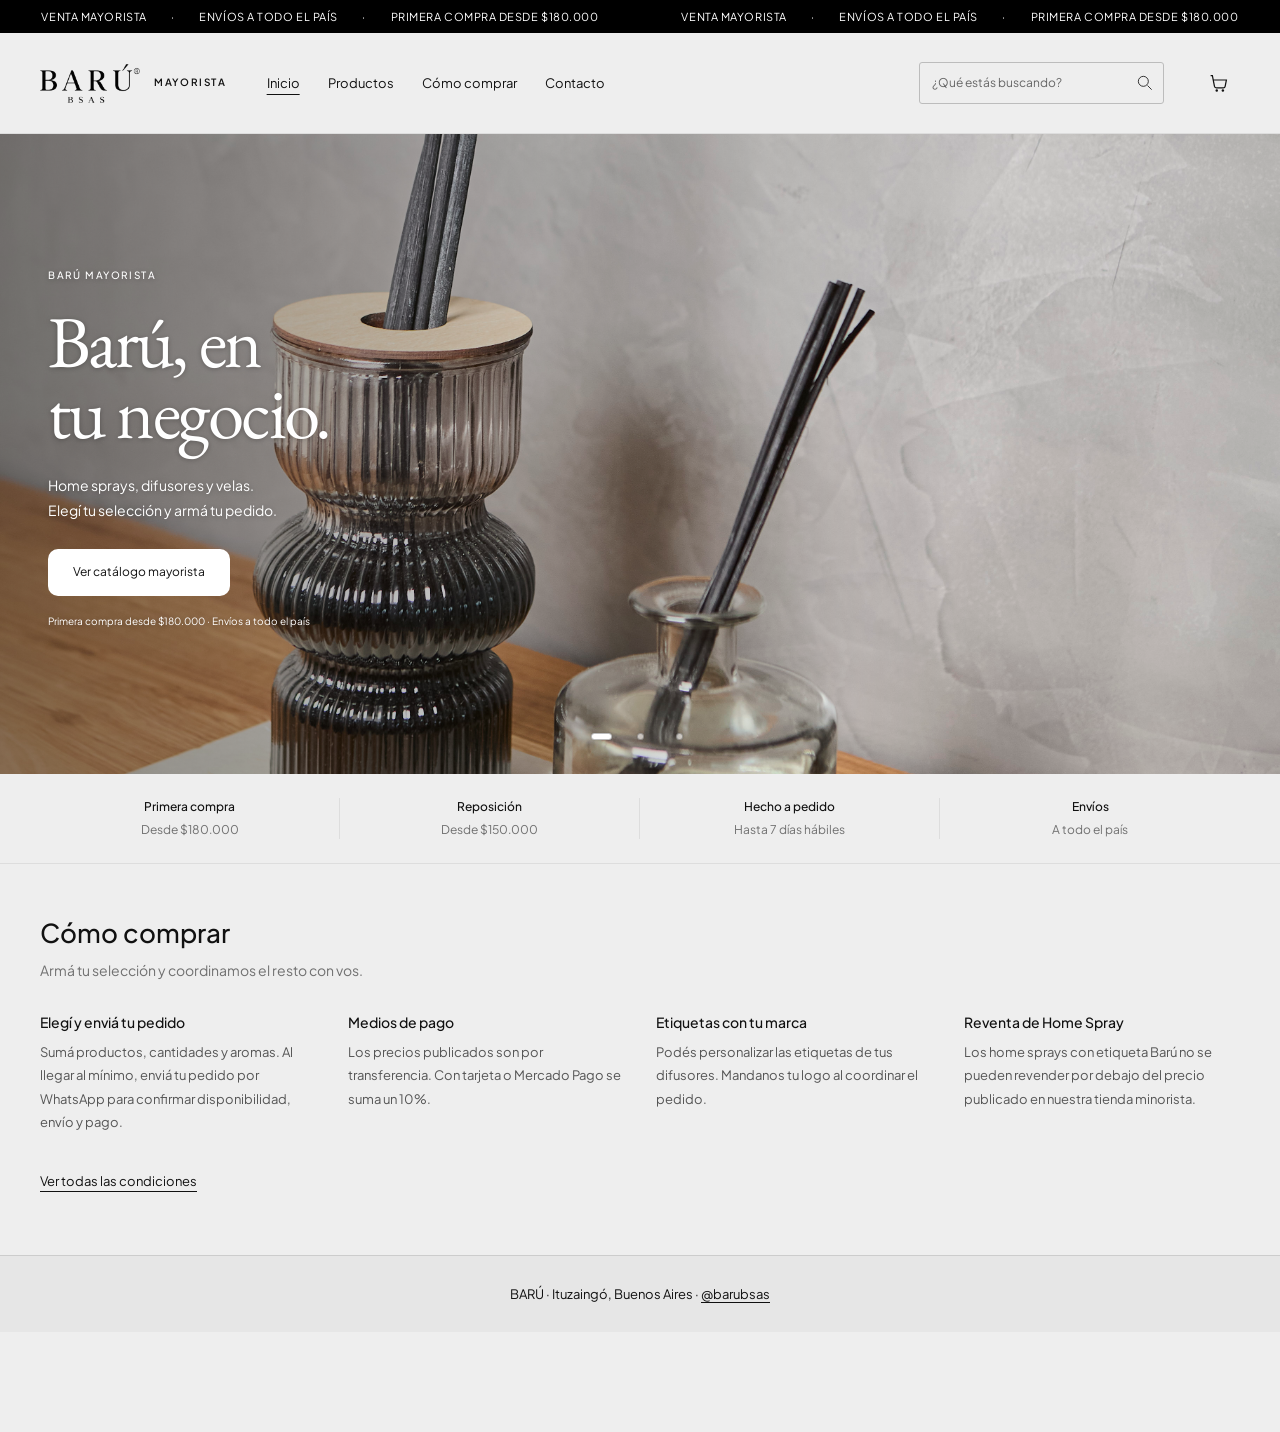
==== index.html @ e992f000 "Agregar Difusor Silver con aromas y venta sugerida" ====
<!doctype html><html lang="es-AR" data-theme="light"><head><meta charset=utf8><meta name=viewport content="width=device-width,initial-scale=1"><style>:root{color-scheme:light}body{margin:0;padding:0;font:14px -apple-system,BlinkMacSystemFont,sans-serif;background:#faf9f5;color:#141413}img{max-width:100%}[hidden]:not([hidden=until-found i]){display:none!important}</style></head><body>
<title>Barú Mayorista · Aromas para tu negocio</title>
<link rel="preconnect" href="https://fonts.googleapis.com">
<link rel="preconnect" href="https://fonts.gstatic.com" crossorigin>
<link rel="stylesheet" href="https://fonts.googleapis.com/css2?family=EB+Garamond:wght@400;500&family=Plus+Jakarta+Sans:wght@400;500;600&display=swap">
<style>
  :root{
    --paper:#EDEAE3; --surface:#FFFFFF; --surface-2:#F5F3EE;
    --ink:#17140F; --ink-2:#4E4638; --muted:#8F8474;
    --line:#DFD9C9; --line-strong:#C7BEA8;
    --gold:#17140F; --gold-bg:#E4DFD3;
    --ok:#4C6B4F; --ok-bg:#E6EEE1;
    --warn:#9B4E28; --warn-bg:#F5E3D3;
    --danger:#9B3E30; --danger-bg:#F5E1DC;
    --bubble:#DDF3C9; --bubble-line:#C6E2AC;
    --bar-bg:#141210; --bar-ink:#EFEAE0;
    --overlay: rgba(20,16,10,.45);
    --shadow:0 1px 2px rgba(23,20,15,.06), 0 14px 32px -20px rgba(23,20,15,.4);
    color-scheme: light;
  }
  @media (prefers-color-scheme: dark){
    :root:not([data-theme="light"]){
      --paper:#15130F; --surface:#1F1C16; --surface-2:#26221A;
      --ink:#F0EAE0; --ink-2:#C9BEAB; --muted:#8F8271;
      --line:#302A21; --line-strong:#463D30;
      --gold:#F0EAE0; --gold-bg:#2E2A22;
      --ok:#8CB08F; --ok-bg:#1F2A20;
      --warn:#D69567; --warn-bg:#33241A;
      --danger:#D98A78; --danger-bg:#38211B;
      --bubble:#1F3A2A; --bubble-line:#2C5039;
      --bar-bg:#0B0A08; --bar-ink:#EFEAE0;
      --overlay: rgba(0,0,0,.6);
      --shadow:0 1px 2px rgba(0,0,0,.4), 0 14px 32px -20px rgba(0,0,0,.85);
      color-scheme: dark;
    }
  }
  :root[data-theme="dark"]{
    --paper:#15130F; --surface:#1F1C16; --surface-2:#26221A;
    --ink:#F0EAE0; --ink-2:#C9BEAB; --muted:#8F8271;
    --line:#302A21; --line-strong:#463D30;
    --gold:#F0EAE0; --gold-bg:#2E2A22;
    --ok:#8CB08F; --ok-bg:#1F2A20;
    --warn:#D69567; --warn-bg:#33241A;
    --danger:#D98A78; --danger-bg:#38211B;
    --bubble:#1F3A2A; --bubble-line:#2C5039;
    --bar-bg:#0B0A08; --bar-ink:#EFEAE0;
    --overlay: rgba(0,0,0,.6);
    --shadow:0 1px 2px rgba(0,0,0,.4), 0 14px 32px -20px rgba(0,0,0,.85);
    color-scheme: dark;
  }

  *{box-sizing:border-box}
  html{scroll-behavior:smooth}
  body{background:var(--paper);color:var(--ink);font-family:"Hanken Grotesk","Helvetica Neue",Arial,sans-serif;font-size:15.5px;line-height:1.55;-webkit-font-smoothing:antialiased}
  h1,h2,h3{font-family:"EB Garamond",Georgia,serif;text-wrap:balance;margin:0}
  p{margin:0}
  button{font-family:inherit}
  ::selection{background:var(--gold-bg);color:var(--ink)}
  :focus-visible{outline:2px solid var(--gold);outline-offset:2px}
  .tnum{font-variant-numeric:tabular-nums}
  .tracked{font-weight:600;letter-spacing:.12em;text-transform:uppercase}
  @media (prefers-reduced-motion: reduce){ *{animation-duration:.01ms !important;transition-duration:.01ms !important} }

  /* ---------- header ---------- */
  header.top{
    position:sticky;top:0;z-index:30;background:color-mix(in srgb, var(--paper) 94%, transparent);
    backdrop-filter:blur(8px); border-bottom:1px solid var(--line);
  }
  .top-row{max-width:1080px;margin:0 auto;padding:16px 20px;display:flex;align-items:center;justify-content:space-between;gap:16px}
  .brand{display:flex;flex-direction:column;align-items:center;gap:4px;margin:0 auto}
  .brand img{height:30px;width:auto;display:block}
  .brand span{font-size:9.5px;letter-spacing:.22em;text-transform:uppercase;color:var(--gold);font-weight:600}
  @media (prefers-color-scheme: dark){ :root:not([data-theme="light"]) .brand img{filter:invert(1)} }
  :root[data-theme="dark"] .brand img{filter:invert(1)}
  .cart-btn{
    position:relative;display:flex;align-items:center;gap:0;background:none;
    border:none;cursor:pointer;color:var(--ink);padding:4px;
  }
  .cart-btn svg{width:21px;height:21px;stroke:var(--ink);fill:none;stroke-width:1.4}
  .cart-count{
    position:absolute;top:-7px;right:-8px;background:var(--gold);color:var(--paper);
    font-size:10px;font-weight:700;
    min-width:17px;height:17px;border-radius:999px;display:grid;place-items:center;padding:0 3px;
  }

  /* ---------- hero ---------- */
  .hero{max-width:1080px;margin:0 auto;padding:52px 20px 44px;display:grid;grid-template-columns:minmax(0,.95fr) minmax(0,1.05fr);gap:48px;align-items:center}
  .hero h1{font-size:clamp(36px,5.2vw,58px);font-weight:400;line-height:1.04;letter-spacing:-.015em;max-width:17ch;text-wrap:balance}
  .hero .sub{margin-top:18px;max-width:46ch;color:var(--ink-2);font-size:16px;line-height:1.6}
  .hero-facts{display:grid;grid-template-columns:repeat(2,minmax(0,1fr));column-gap:28px;margin:30px 0 0;max-width:460px;border-top:1px solid var(--line-strong)}
  .hero-facts div{padding:11px 0;border-bottom:1px solid var(--line)}
  .hero-facts dt{font-size:13px;color:var(--muted)}
  .hero-facts dd{margin:1px 0 0;font-size:15.5px;font-weight:500}
  .hero-photo{margin:0;aspect-ratio:4/5;overflow:hidden;background:var(--surface-2)}
  .hero-photo img{width:100%;height:100%;object-fit:cover;object-position:50% 60%;display:block}
  .cond-toggle{margin-top:16px;padding:4px 0;background:none;border:none;cursor:pointer;font:inherit;font-size:14.5px;font-weight:500;color:var(--ink);text-decoration:underline;text-underline-offset:4px}
  .cond-detail{display:none;margin-top:14px;max-width:460px;background:var(--surface);border:1px solid var(--line);padding:16px 18px;font-size:14px;color:var(--ink-2)}
  .cond-detail.open{display:block}
  .cond-detail ul{margin:0;padding-left:18px;display:flex;flex-direction:column;gap:7px}
  .cond-detail li b{color:var(--ink);font-weight:600}

  /* ---------- view tabs ---------- */
  .view-tabs{display:flex;gap:28px;max-width:1080px;margin:0 auto;padding:0 20px;border-bottom:1px solid var(--line)}
  .view-tab{background:none;border:none;border-bottom:2px solid transparent;margin-bottom:-1px;padding:12px 0;cursor:pointer;font:inherit;font-size:15.5px;font-weight:500;color:var(--muted)}
  .view-tab.active{color:var(--ink);border-bottom-color:var(--ink)}

  /* ---------- aromas guide ---------- */
  .aromas-wrap{max-width:1080px;margin:0 auto;padding:8px 20px 72px;display:grid;grid-template-columns:repeat(auto-fill,minmax(290px,1fr));column-gap:48px}
  .aroma-card{padding:22px 0;border-bottom:1px solid var(--line);display:flex;flex-direction:column;gap:6px}
  .aroma-card .perfil{font-size:13.5px;color:var(--muted)}
  .aroma-card h3{font-size:27px;font-weight:400}
  .aroma-card p{font-size:14.5px;color:var(--ink-2);max-width:56ch;line-height:1.65}

  /* ---------- intro ---------- */
  .intro{max-width:1080px;margin:0 auto;padding:30px 20px 4px}
  .intro h1{font-size:clamp(30px,4.4vw,42px);font-weight:400;letter-spacing:-.01em}

  /* ---------- filter bar ---------- */
  .filters{
    position:sticky;top:var(--hdr,56px);z-index:20;background:var(--paper);
    max-width:1080px;margin:0 auto;padding:12px 20px;
    display:flex;flex-wrap:wrap;gap:12px 28px;align-items:center;justify-content:space-between;border-bottom:1px solid var(--line);
  }
  .chip-row{display:flex;gap:24px;flex:1 1 auto;min-width:0;overflow-x:auto;scrollbar-width:none}
  .chip-row::-webkit-scrollbar{display:none}
  .chip{font:inherit;font-size:15px;font-weight:500;padding:6px 0;border:none;border-bottom:2px solid transparent;background:none;color:var(--muted);cursor:pointer;white-space:nowrap}
  .chip.active{color:var(--ink);border-bottom-color:var(--ink)}
  .filter-right{display:flex;gap:8px}
  select.aroma-filter, input.search{
    font:inherit;font-size:14px;padding:8px 12px;border-radius:0;border:1px solid var(--line-strong);
    background:var(--surface);color:var(--ink);
  }
  input.search{width:150px}
  input.search::placeholder{color:var(--muted)}

  /* ---------- grid ---------- */
  main{max-width:1080px;margin:0 auto;padding:26px 20px 80px}
  .linea-heading{
    font-size:12px;font-weight:600;letter-spacing:.2em;text-transform:uppercase;text-align:center;
    color:var(--ink-2);margin:36px 0 18px;padding-top:10px;
  }
  .linea-heading:first-child{margin-top:0;padding-top:0}
  .grid{display:grid;grid-template-columns:repeat(auto-fill,minmax(230px,1fr));gap:20px 18px}
  .card{
    background:transparent;border:none;border-radius:0;overflow:visible;
    display:flex;flex-direction:column;
  }
  .card .ph{aspect-ratio:4/5;background:var(--surface-2);overflow:hidden;position:relative}
  .card .ph img{width:100%;height:100%;object-fit:cover;display:block}
  .card .badge{
    position:absolute;top:10px;left:10px;font-size:9px;font-weight:600;letter-spacing:.09em;text-transform:uppercase;
    padding:4px 8px;background:var(--paper);color:var(--ink);
  }
  .card .body{padding:12px 2px 0;display:flex;flex-direction:column;gap:6px;flex:1}
  .card h3{font-size:15.5px;font-weight:500;line-height:1.3}
  .card .tam{font-size:11.5px;color:var(--muted);letter-spacing:.02em}
  .price-row{display:flex;flex-direction:column;gap:1px;margin-top:2px}
  .price-mayor{font-size:15.5px;font-weight:600;color:var(--ink)}
  .price-sug{font-size:11px;color:var(--muted)}
  .price-sug .margen{color:var(--ok);font-weight:600}
  .nota-mini{font-size:11.5px;color:var(--muted);font-style:italic}
  .card select.aroma-pick{
    font:inherit;font-size:12.5px;padding:8px 9px;border-radius:0;border:1px solid var(--line-strong);
    background:var(--surface);color:var(--ink);width:100%;margin-top:4px;
  }
  .card .cristal-line{font-size:12px;color:var(--ink-2)}
  .add-row{display:flex;gap:8px;margin-top:8px;padding-top:0}
  .add-btn{
    flex:1;background:var(--ink);color:var(--paper);border:none;border-radius:0;padding:11px 10px;
    font-weight:600;font-size:11.5px;letter-spacing:.12em;text-transform:uppercase;cursor:pointer;
    display:flex;align-items:center;justify-content:center;gap:6px;
  }
  .add-btn:active{transform:scale(.98)}
  .add-btn.added{background:var(--ok)}
  .empty-msg{color:var(--muted);font-size:14px;padding:40px 0;text-align:center}

  /* ---------- cart drawer ---------- */
  .scrim{position:fixed;inset:0;background:var(--overlay);z-index:40;opacity:0;pointer-events:none;transition:opacity .18s}
  .scrim.open{opacity:1;pointer-events:auto}
  .drawer{
    position:fixed;top:0;right:0;bottom:0;width:min(420px,100%);background:var(--surface);z-index:50;
    box-shadow:-12px 0 40px -12px rgba(0,0,0,.35);transform:translateX(100%);transition:transform .22s ease;
    display:flex;flex-direction:column;
  }
  .drawer.open{transform:translateX(0)}
  .drawer-head{display:flex;align-items:center;justify-content:space-between;padding:20px 22px;border-bottom:1px solid var(--line)}
  .drawer-head h2{font-size:24px;font-weight:400}
  .drawer-close{background:none;border:none;font-size:22px;line-height:1;cursor:pointer;color:var(--ink-2);padding:4px}
  .drawer-body{flex:1;overflow-y:auto;padding:6px 22px}
  .cart-empty{color:var(--muted);font-size:14px;text-align:center;padding:50px 10px}
  .cart-line{display:grid;grid-template-columns:52px 1fr auto;gap:12px;padding:14px 0;border-bottom:1px solid var(--line)}
  .cart-line img{width:52px;height:65px;object-fit:cover;background:var(--surface-2)}
  .cl-info{display:flex;flex-direction:column;gap:3px;min-width:0}
  .cl-name{font-size:13.5px;font-weight:500;line-height:1.25}
  .cl-meta{font-size:11px;color:var(--muted);letter-spacing:.03em}
  .cl-qty{display:flex;align-items:center;gap:7px;margin-top:3px}
  .qty-btn{width:20px;height:20px;border-radius:0;border:1px solid var(--line-strong);background:var(--surface);cursor:pointer;font-size:12px;line-height:1;color:var(--ink)}
  .cl-side{display:flex;flex-direction:column;align-items:flex-end;justify-content:space-between;gap:6px}
  .cl-sub{font-size:13px;font-weight:600}
  .cl-remove{background:none;border:none;color:var(--muted);font-size:10.5px;letter-spacing:.06em;text-transform:uppercase;cursor:pointer}

  .tipo-row{display:flex;gap:8px;margin:14px 0 12px}
  .tipo-btn{
    flex:1;padding:11px 8px;border-radius:0;border:1px solid var(--line-strong);background:var(--surface);
    cursor:pointer;font-size:11.5px;font-weight:600;letter-spacing:.04em;text-transform:uppercase;color:var(--ink-2);text-align:center;line-height:1.4;
  }
  .tipo-btn small{display:block;font-weight:400;text-transform:none;letter-spacing:0;color:var(--muted);font-size:11px;margin-top:3px}
  .tipo-btn.active{background:var(--ink);border-color:var(--ink);color:var(--paper)}
  .tipo-btn.active small{color:var(--paper);opacity:.75}

  .progress-wrap{margin:6px 0 16px}
  .progress-track{height:3px;background:var(--surface-2);overflow:hidden}
  .progress-fill{height:100%;background:var(--gold);transition:width .25s}
  .progress-fill.ok{background:var(--ok)}
  .progress-note{font-size:12.5px;margin-top:8px;color:var(--ink-2)}
  .progress-note.ok{color:var(--ok);font-weight:600}

  .drawer-foot{border-top:1px solid var(--line);padding:18px 22px 22px;background:var(--surface)}
  .total-row{display:flex;justify-content:space-between;align-items:baseline;margin-bottom:14px}
  .total-row .lbl{font-size:11px;letter-spacing:.14em;text-transform:uppercase;color:var(--muted)}
  .total-row .val{font-family:"EB Garamond",Georgia,serif;font-size:28px;font-weight:500}

  .checkout-btn{
    width:100%;background:var(--ink);color:var(--paper);border:none;border-radius:0;padding:14px;
    font-weight:600;font-size:12px;letter-spacing:.12em;text-transform:uppercase;cursor:pointer;
  }
  .checkout-btn:disabled{background:var(--surface-2);color:var(--muted);cursor:not-allowed;border:1px solid var(--line)}

  .form-fields{display:none;flex-direction:column;gap:10px;margin-top:16px}
  .form-fields.open{display:flex}
  .form-fields input, .form-fields textarea{
    font:inherit;font-size:13.5px;padding:11px 12px;border-radius:0;border:1px solid var(--line-strong);
    background:var(--surface);color:var(--ink);width:100%;
  }
  .form-fields textarea{resize:vertical;min-height:54px}
  .form-fields label{font-size:10.5px;letter-spacing:.08em;text-transform:uppercase;color:var(--muted);font-weight:600;display:block;margin-bottom:5px}
  .field-err{font-size:11.5px;color:var(--danger);min-height:14px}

  .wa-btn{
    width:100%;background:#3E7250;color:#fff;border:none;border-radius:0;padding:14px;
    font-weight:600;font-size:12px;letter-spacing:.12em;text-transform:uppercase;cursor:pointer;display:flex;align-items:center;justify-content:center;gap:8px;margin-top:10px;
  }
  .wa-btn:disabled{opacity:.5;cursor:not-allowed}
  .wa-btn svg{width:17px;height:17px;fill:#fff}

  .toast{
    position:fixed;bottom:22px;left:50%;transform:translateX(-50%) translateY(120%);
    background:var(--ink);color:var(--paper);padding:12px 22px;font-size:12px;font-weight:600;letter-spacing:.06em;
    z-index:60;transition:transform .25s ease;box-shadow:var(--shadow);
  }
  .toast.show{transform:translateX(-50%) translateY(0)}

  footer.site{max-width:1080px;margin:0 auto;padding:30px 20px 54px;color:var(--muted);font-size:12px;letter-spacing:.02em;border-top:1px solid var(--line);text-align:center}
  footer.site a{color:var(--gold)}

  /* carrito: un solo scroll y alto real visible en celu (barra de Safari) */
  .drawer{height:100%;height:100dvh;overflow-y:auto;overscroll-behavior:contain}
  .drawer-head{position:sticky;top:0;z-index:2;flex:none;background:var(--surface)}
  .drawer-body{flex:1 0 auto;overflow:visible}
  .drawer-foot{flex:none;padding-bottom:calc(24px + env(safe-area-inset-bottom))}
  .form-fields label{text-transform:none;letter-spacing:0;font-size:13px;font-weight:500}
  .form-fields input:-webkit-autofill,.form-fields textarea:-webkit-autofill{
    -webkit-box-shadow:0 0 0 100px var(--surface) inset;-webkit-text-fill-color:var(--ink);caret-color:var(--ink)}

  /* grilla y tarjetas */
  header.top{background:var(--paper);backdrop-filter:none}
  .toast{visibility:hidden;opacity:0;transition:transform .25s ease,opacity .25s ease,visibility 0s linear .25s}
  .toast.show{visibility:visible;opacity:1;transition-delay:0s}
  .add-row{margin-top:auto;padding-top:6px}
  main{padding-top:6px}
  .linea-heading{font-family:"EB Garamond",Georgia,serif;font-size:29px;font-weight:400;letter-spacing:0;text-transform:none;text-align:left;color:var(--ink);margin:46px 0 18px;padding-top:0}
  .linea-heading:first-child{margin-top:26px}
  .grid{gap:38px 20px}
  .card .body{gap:8px}
  .card h3{font-size:17px;font-weight:500}
  .card .tam{font-size:13px}
  .price-row{gap:3px;margin-top:0}
  .price-mayor{font-size:22px;font-weight:600;letter-spacing:-.01em}
  .price-sug{font-size:13px;color:var(--ink-2)}
  .price-sug b{color:var(--ok);font-weight:600}
  .card select.aroma-pick{font-size:14px;margin-top:2px}
  .add-btn,.checkout-btn,.wa-btn{font-size:14.5px;font-weight:500;letter-spacing:0;text-transform:none}
  .tipo-btn{text-transform:none;letter-spacing:0;font-size:14px}
  .total-row .lbl{text-transform:none;letter-spacing:0;font-size:13px}
  footer.site{font-size:13px;letter-spacing:0}
  footer.site a{color:var(--ink);text-decoration:underline;text-underline-offset:3px}

  @media (max-width:760px){
    .hero{grid-template-columns:1fr;gap:26px;padding:0 0 30px}
    .hero-photo{order:-1;aspect-ratio:1/1}
    .hero-photo img{object-position:50% 62%}
    .hero-copy{padding:0 20px}
    .hero-facts{max-width:none}
    .cond-detail{max-width:none}
    .filters{position:static;padding-bottom:14px}
    .filter-right{width:100%}
    .filter-right select,.filter-right input{flex:1;min-width:0;width:auto}
    .view-tabs{gap:22px}
  }
</style>
<link rel="stylesheet" href="improvements.css?v=20261022-nav-alineado">

<div class="announcement" aria-label="Venta mayorista. Envíos a todo el país. Primera compra desde $180.000"><div class="announcement-track" aria-hidden="true"><div class="announcement-group"><span>VENTA MAYORISTA <span>·</span> Envíos a todo el país <span>·</span> Primera compra desde $180.000</span><span>VENTA MAYORISTA <span>·</span> Envíos a todo el país <span>·</span> Primera compra desde $180.000</span></div><div class="announcement-group"><span>VENTA MAYORISTA <span>·</span> Envíos a todo el país <span>·</span> Primera compra desde $180.000</span><span>VENTA MAYORISTA <span>·</span> Envíos a todo el país <span>·</span> Primera compra desde $180.000</span></div></div></div>
<header class="top">
  <div class="top-row">
    <a class="brand" href="#inicio" aria-label="Barú, inicio"><img id="brandLogo" alt="Barú"><span>Mayorista</span></a><nav class="store-nav" aria-label="Navegación principal"><a href="#inicio">Inicio</a><div class="products-nav"><button id="productsToggle" class="products-toggle" aria-expanded="false" aria-controls="productsMenu">Productos</button><div id="productsMenu" class="products-menu" hidden></div></div><a href="#condiciones">Cómo comprar</a><a href="https://wa.me/5491178185624" target="_blank" rel="noopener">Contacto</a></nav><form class="header-search" id="headerSearch"><input type="search" id="headerQuery" placeholder="¿Qué estás buscando?" aria-label="Buscar en el catálogo"><button aria-label="Buscar" type="submit"><svg viewBox="0 0 24 24" fill="none" stroke="currentColor"><circle cx="10" cy="10" r="6"/><path d="m15 15 5 5"/></svg></button></form>
    <button class="cart-btn" id="cartBtn" aria-label="Ver carrito">
      <svg viewBox="0 0 24 24"><path d="M3 3h2l2.4 12.2a2 2 0 0 0 2 1.8h8.2a2 2 0 0 0 2-1.6L21 8H6"/><circle cx="10" cy="20" r="1.4" fill="currentColor" stroke="none"/><circle cx="17" cy="20" r="1.4" fill="currentColor" stroke="none"/></svg>
      <span class="cart-count" id="cartCount" hidden>0</span>
    </button>
  </div>
</header>

<div id="viewInicio">
<section class="wholesale-covers" aria-label="Portadas de Barú mayorista" aria-roledescription="carrusel">
 <article class="cover-slide cover-main" id="cover-0" aria-label="1 de 3: Barú para tu negocio" aria-roledescription="diapositiva">
  <img class="cover-photo" src="assets/portadas/difusores-baru.jpeg" alt="Difusores Barú de vidrio sobre una bandeja de piedra" fetchpriority="high" width="3648" height="5472">
  <div class="cover-copy"><p class="cover-kicker">BARÚ MAYORISTA</p><h1>Barú, en<br>tu negocio.</h1><p class="cover-description">Home sprays, difusores y velas. <br>Elegí tu selección y armá tu pedido.</p><a class="cover-cta" href="#productos">Ver catálogo mayorista</a><p class="cover-note">Primera compra desde $180.000 · Envíos a todo el país</p></div>
 </article>
 <article class="cover-slide cover-sprays" id="cover-1" aria-label="2 de 3: Home sprays" aria-roledescription="diapositiva" hidden>
  <img class="cover-photo" data-src="assets/portadas/home-sprays-baru.png" alt="Home sprays Barú Cher y Bamboo en una canasta" width="945" height="1665">
  <div class="cover-copy"><p class="cover-kicker">HOME SPRAYS · VENTA MAYORISTA</p><h2>Un lugar para<br>cada aroma.</h2><p class="cover-description">Sumá home sprays a tu local. <br>Combiná aromas y presentaciones en tu pedido.</p><a class="cover-cta" href="#productos" data-category="home-spray">Ver home sprays</a><p class="cover-note">Elegís acá. Coordinamos por WhatsApp.</p></div>
 </article>
 <article class="cover-slide cover-brand" id="cover-2" aria-label="3 de 3: Difusores con tu marca" aria-roledescription="diapositiva" hidden>
  <img class="cover-photo" data-src="assets/portadas/difusores-marca.jpeg" alt="Difusores Barú Gardenia, Bamboo y Flor Oriental sobre un espejo" width="3356" height="4475">
  <div class="cover-copy"><p class="cover-kicker">DIFUSORES PERSONALIZADOS</p><h2>Tus aromas.<br>Tu marca.</h2><p class="cover-description">Personalizamos las etiquetas de tus difusores con tu logo. Consultanos al armar tu pedido.</p><a class="cover-cta" href="#productos" data-category="difusor-hogar">Ver difusores</a><p class="cover-note">Las fotos muestran nuestros productos con etiqueta Barú.</p></div>
 </article>
 <div class="cover-controls"><button id="coverPrev" aria-label="Portada anterior">←</button><div class="cover-dots" aria-label="Elegir portada"><button aria-label="Ver portada 1: Barú para tu negocio" aria-current="true" data-slide="0"></button><button aria-label="Ver portada 2: Home sprays" data-slide="1"></button><button aria-label="Ver portada 3: Tu marca" data-slide="2"></button></div><span id="coverCounter" aria-live="polite">01 / 03</span><button id="coverNext" aria-label="Portada siguiente">→</button></div>
</section>
<div class="buying-facts"><div><strong>Primera compra</strong><span>Desde $180.000</span></div><div><strong>Reposición</strong><span>Desde $150.000</span></div><div><strong>Hecho a pedido</strong><span>Hasta 7 días hábiles</span></div><div><strong>Envíos</strong><span>A todo el país</span></div></div>
<section class="home-conditions" aria-labelledby="homeConditionsTitle">
  <div class="home-conditions-heading"><h2 id="homeConditionsTitle">Cómo comprar</h2><p>Armá tu selección y coordinamos el resto con vos.</p></div>
  <div class="home-conditions-grid">
    <div><h3>Elegí y enviá tu pedido</h3><p>Sumá productos, cantidades y aromas. Al llegar al mínimo, enviá tu pedido por WhatsApp para confirmar disponibilidad, envío y pago.</p></div>
    <div><h3>Medios de pago</h3><p>Los precios publicados son por transferencia. Con tarjeta o Mercado Pago se suma un 10%.</p></div>
    <div><h3>Etiquetas con tu marca</h3><p>Podés personalizar las etiquetas de tus difusores. Mandanos tu logo al coordinar el pedido.</p></div>
    <div><h3>Reventa de Home Spray</h3><p>Los home sprays con etiqueta Barú no se pueden revender por debajo del precio publicado en nuestra tienda minorista.</p></div>
  </div>
  <a class="home-conditions-link" href="#condiciones">Ver todas las condiciones</a>
</section>
</div>
<div id="viewProductos" hidden>
<div class="view-tabs" id="viewTabs">
  <button class="view-tab active" data-view="catalogo">Catálogo</button>
  <button class="view-tab" data-view="aromas">Guía de aromas</button>
</div>

<div id="viewCatalogo"><div class="catalog-intro"><div><h1>Productos</h1><p>Precio mayorista por unidad · Pago por transferencia</p></div><div class="purchase-type"><label for="purchaseType">¿Qué pedido vas a hacer?</label><select id="purchaseType"><option value="primera">Primera compra · mínimo $180.000</option><option value="reposicion">Reposición · mínimo $150.000</option></select></div></div>
  <div class="filters" hidden>
    <label class="category-select-label" for="categorySelect">Categoría<select id="categorySelect" aria-label="Categoría de productos"></select></label>
  </div>

  <div class="result-summary"><span id="resultCount" role="status"></span><button id="resetFilters" hidden>Ver todos los productos</button></div>
  <main id="main"></main>
</div>

<div id="viewAromas" hidden>
  <div class="intro">
    <h1>Guía de aromas</h1>
  </div>
  <div class="aromas-wrap" id="aromasList"></div>
</div>

</div>
<section class="buying-section" id="condiciones" hidden><div><h2>Cómo comprar</h2><p>Elegí productos, cantidades y aromas. Cuando llegues al mínimo, abrí tu pedido y continuá por WhatsApp para coordinar disponibilidad, envío y pago.</p><button class="cond-toggle" id="condToggle" type="button" aria-expanded="false" aria-controls="condDetail">Ver todas las condiciones</button>    <div class="cond-detail" id="condDetail">
      <ul>
        <li><b>Pago:</b> por transferencia. Con tarjeta o Mercado Pago, +10% sobre el precio de transferencia.</li>
        <li><b>Envíos:</b> a todo el país por Correo Argentino, Andreani o motomensajería.</li>
        <li><b>Fabricación:</b> hasta 7 días hábiles según el pedido. Si tenés urgencia, consultanos.</li>
        <li><b>Etiquetas de difusores:</b> se pueden personalizar con tu marca (nos mandás tu logo).</li>
        <li><b>Home spray con etiqueta Barú:</b> no se puede revender por debajo del precio publicado en nuestra web.</li>
        <li><b>Souvenirs para eventos:</b> packaging y papelería a medida, con descuento por cantidad. Consultanos.</li>
      </ul>
    </div>
</div><div class="buying-contact"><h3>¿Necesitás ayuda con tu pedido?</h3><p>Escribinos y lo armamos con vos.</p><a href="https://wa.me/5491178185624" target="_blank" rel="noopener">Consultar por WhatsApp</a></div></section>
<footer class="site">
  BARÚ · Ituzaingó, Buenos Aires · <a href="https://instagram.com/barubsas" target="_blank" rel="noopener">@barubsas</a>
</footer>

<div class="scrim" id="scrim"></div>
<aside class="drawer" id="drawer" role="dialog" aria-modal="true" aria-label="Tu pedido" inert>
  <div class="drawer-head">
    <h2>Tu pedido</h2>
    <button class="drawer-close" id="drawerClose" aria-label="Cerrar">&times;</button>
  </div>
  <div class="drawer-body" id="drawerBody"></div>
  <div class="drawer-foot" id="drawerFoot"></div>
</aside>

<div class="toast" id="toast" role="status"></div><div class="order-bar" id="orderBar" hidden><div><strong id="barTotal"></strong><span id="barProgress"></span></div><button id="barOpen">Ver mi pedido →</button></div>

<script id="baru-img-data">window.BARU_IMAGES = {
  "HERO":"[data-uri]",
  "DIF-AMBAR-100":"[data-uri]",
  "DIF-AUTO-30":"[data-uri]",
  "DIF-BOTICARIO-XL-400":"[data-uri]",
  "DIF-BRUMA-125":"[data-uri]",
  "DIF-LABRADO-400":"[data-uri]",
  "DIF-NORDICO-100":"[data-uri]",
  "DIF-REFILL-1000":"[data-uri]",
  "DIF-SERENE-250":"[data-uri]",
  "HS-125":"[data-uri]",
  "HS-400":"[data-uri]",
  "HS-REFILL-1000":"[data-uri]",
  "VAR-22-X5":"[data-uri]",
  "VAR-50-X5":"[data-uri]",
  "VELA-AMATISTA":"[data-uri]",
  "VELA-CITRINO":"[data-uri]",
  "VELA-CUARZO-ROSA":"[data-uri]",
  "VELA-TURMALINA":"[data-uri]"
};</script>
<script id="baru-logo-data">window.BARU_LOGO = "[data-uri]";</script>

<script>
document.getElementById("brandLogo").src = window.BARU_LOGO || "";

const AROMAS = [
  {"nombre":"Gardenia","perfil":"Floral frutal","descripcion":"Salida fresca con manzana y muguet. Corazón de gardenia, jazmín y tuberosa. Fondo de almizcle suave y envolvente."},
  {"nombre":"Flor Oriental","perfil":"Dulce floral","descripcion":"Notas frutales de pera y manzana. Corazón de jazmín, azahar e iris. Fondo de vainilla, tonka, praliné y pachulí."},
  {"nombre":"Cerezo en Flor","perfil":"Frutal floral dulce","descripcion":"Salida vibrante con manzana, fresa y durazno. Bouquet de rosa, jazmín e iris. Fondo cálido de almizcle, vainilla y maderas."},
  {"nombre":"Cher","perfil":"Cítrico floral fresco","descripcion":"Salida cítrica con bergamota, mandarina y neroli. Corazón de jazmín e iris. Fondo cálido de almizcle y maderas."},
  {"nombre":"Flores Blancas","perfil":"Floral cítrico","descripcion":"Apertura aldehídica y cítrica de naranja. Corazón de muguet, jazmín y gardenia. Fondo almizclado suave y duradero."},
  {"nombre":"Manzana y Canela","perfil":"Especiado frutal dulce","descripcion":"Frescura de manzana y naranja con un toque de canela y flores suaves. Base dulce de vainilla y ámbar que perdura."},
  {"nombre":"Pepino y Melón","perfil":"Fresco frutal","descripcion":"Combinación fresca de pepino y melón. Corazón de florales suaves y acordes acuáticos. Fondo de almizcle, ámbar y maderas."},
  {"nombre":"Bamboo","perfil":"Floral fresco frutal","descripcion":"Salida floral y acuosa de muguet y melón verde. Corazón de peonía, jazmín, jacinto y muguet. Fondo cálido de sándalo y almizcle."},
  {"nombre":"Vainilla y Coco","perfil":"Dulce floral oriental","descripcion":"Apertura cremosa y exótica de vainilla y coco. Corazón dulce floral de flores delicadas. Fondo envolvente de vainilla, dulce de leche, ámbar y almizcles."},
  {"nombre":"Citric Bomb","perfil":"Cítrico frutal floral fresco","descripcion":"Explosión cítrica de pitanga, bergamota, pomelo, lima, naranja y limón. Corazón floral y frutal de jazmín, durazno y cassis. Fondo sensual de sándalo y almizcle."}
];

const PRODUCTS = [
  {sku:"DIF-SILVER-100",nombre:"Difusor Silver",linea:"difusor-hogar",tamano:"100ml",precio_mayorista:null,precio_sugerido:21500,precio_sugerido_confirmado:true,aromas:"todos",nota:"Envase de vidrio. Incluye 5 varillas de ratán negras.",imagen:"https://acdn-us.mitiendanube.com/stores/002/130/994/products/40f49a06-3b11-4579-984a-b01a89f8c241-6521b6dde6829d322717928819850330-1024-1024.webp"},
  {sku:"VELA-PEONIA",nombre:"Vela Peonia",linea:"velas-aromaticas",precio_mayorista:11000,precio_sugerido:20700,precio_sugerido_confirmado:true,aromas:"todos",imagen:"https://acdn-us.mitiendanube.com/stores/002/130/994/products/pomelli_photoshoot_image_9_16_0419-18-5e7eb90cfd9f7dff6617766400059925-1024-1024.webp"},
  {sku:"VELA-TENNESSEE",nombre:"Vela Tennessee",linea:"velas-aromaticas",tamano:"200ml",precio_mayorista:10000,precio_sugerido:18000,precio_sugerido_confirmado:false,aromas:"todos",nota:"Vela básica en vaso de vidrio, sin cristales. Imagen ilustrativa.",imagen:"assets/productos/vela-tennessee.png"},
  {sku:"VELA-CONICA-400",nombre:"Vela Cónica",linea:"velas-aromaticas",tamano:"400ml",precio_mayorista:26000,precio_sugerido:43700,precio_sugerido_confirmado:true,aromas:"todos",nota:"Consultar disponibilidad al coordinar el pedido.",imagen:"https://acdn-us.mitiendanube.com/stores/002/130/994/products/pomelli_photoshoot_image_9_16_0419-42-ec8fbfbeac406a210c17766412481922-1024-1024.webp"},
  {"sku": "VELA-MOLDE-FLOWER", "nombre": "Vela Flower", "linea": "velas-molde", "precio_mayorista": 6500, "precio_sugerido": 12700, "precio_sugerido_confirmado": true, "imagen": "https://acdn-us.mitiendanube.com/stores/002/130/994/products/pomelli_photoshoot_image_9_16_0419-20-ccb1f83b1ed599ee8a17766401079345-640-0.webp"},
  {"sku": "VELA-MOLDE-BUBBLE-CUBO", "nombre": "Vela Bubble cubo", "linea": "velas-molde", "precio_mayorista": 9000, "precio_sugerido": 17300, "precio_sugerido_confirmado": true, "imagen": "https://acdn-us.mitiendanube.com/stores/002/130/994/products/pomelli_photoshoot_image_9_16_0419-24-f2466e24cad251cdce17766402676195-640-0.webp"},
  {"sku": "VELA-MOLDE-BUBBLE", "nombre": "Vela Bubble", "linea": "velas-molde", "precio_mayorista": 6000, "precio_sugerido": 11500, "precio_sugerido_confirmado": true, "imagen": "https://acdn-us.mitiendanube.com/stores/002/130/994/products/pomelli_photoshoot_image_9_16_0419-37-a0f29fd45f343fbbdf17766409165654-640-0.webp"},
  {"sku": "VELA-MOLDE-BOUQUET", "nombre": "Vela Bouquet", "linea": "velas-molde", "precio_mayorista": 8000, "precio_sugerido": 15000, "precio_sugerido_confirmado": true, "imagen": "https://acdn-us.mitiendanube.com/stores/002/130/994/products/pomelli_photoshoot_image_9_16_0419-28-33826391635b84cf6717766405741685-640-0.webp"},
  {"sku": "VELA-MOLDE-TEDDY", "nombre": "Vela Teddy", "linea": "velas-molde", "precio_mayorista": 9500, "precio_sugerido": 17300, "precio_sugerido_confirmado": true, "imagen": "https://acdn-us.mitiendanube.com/stores/002/130/994/products/img_2962-e104148f0716e2c18917813151902570-640-0.webp"},

  {sku:"HS-400",nombre:"Home Spray",linea:"home-spray",tamano:"400ml",precio_mayorista:12000,precio_sugerido:25300,precio_sugerido_confirmado:true,aromas:"todos",personalizable_etiqueta:true},
  {sku:"HS-125",nombre:"Home Spray Petit",linea:"home-spray",tamano:"125ml",precio_mayorista:5000,precio_sugerido:10400,precio_sugerido_confirmado:true,aromas:"todos",personalizable_etiqueta:true},
  {sku:"HS-REFILL-1000",nombre:"Refill Home Spray",linea:"home-spray",tamano:"1000ml",precio_mayorista:30000,precio_sugerido:61000,precio_sugerido_confirmado:true,aromas:"todos",nota:"Viene solo el bidón, sin el frasco de home spray"},
  {sku:"DIF-BOTICARIO-XL-400",nombre:"Difusor Boticario XL",linea:"difusor-hogar",tamano:"400ml",precio_mayorista:28000,precio_sugerido:46000,precio_sugerido_confirmado:true,aromas:"todos",personalizable_etiqueta:true},
  {sku:"DIF-AMBAR-100",nombre:"Difusor Ámbar",linea:"difusor-hogar",tamano:"100ml",precio_mayorista:9000,precio_sugerido:20700,precio_sugerido_confirmado:true,aromas:"todos",personalizable_etiqueta:true},
  {sku:"DIF-BRUMA-125",nombre:"Difusor Bruma",linea:"difusor-hogar",tamano:"125ml",precio_mayorista:9000,precio_sugerido:19600,precio_sugerido_confirmado:true,aromas:"todos",personalizable_etiqueta:true},
  {sku:"DIF-SERENE-250",nombre:"Difusor Serene",linea:"difusor-hogar",tamano:"250ml",precio_mayorista:13000,precio_sugerido:28800,precio_sugerido_confirmado:false,aromas:"todos",personalizable_etiqueta:true},
  {sku:"DIF-NORDICO-100",nombre:"Difusor Nórdico",linea:"difusor-hogar",tamano:"100cc",precio_mayorista:11500,precio_sugerido:23500,precio_sugerido_confirmado:true,aromas:"todos",personalizable_etiqueta:true},
  {sku:"DIF-LABRADO-400",nombre:"Difusor Labrado",linea:"difusor-hogar",tamano:"400ml",precio_mayorista:32000,precio_sugerido:55200,precio_sugerido_confirmado:true,aromas:"todos",personalizable_etiqueta:true},
  {sku:"DIF-REFILL-1000",nombre:"Refill Difusor",linea:"difusor-hogar",tamano:"1000ml",precio_mayorista:30000,precio_sugerido:61000,precio_sugerido_confirmado:true,aromas:"todos",nota:"Viene solo el bidón, sin el difusor"},
  {sku:"DIF-AUTO-30",nombre:"Difusor de Auto",linea:"difusor-auto",tamano:"30ml",precio_mayorista:4000,precio_sugerido:5800,precio_sugerido_confirmado:true,aromas:"todos"},
  {sku:"VAR-50-X5",nombre:"Varillas 50cm",linea:"accesorios",tamano:"pack x5",precio_mayorista:3500,precio_sugerido:6000,precio_sugerido_confirmado:true},
  {sku:"VAR-22-X5",nombre:"Varillas 22cm",linea:"accesorios",tamano:"pack x5",precio_mayorista:1500,precio_sugerido:3500,precio_sugerido_confirmado:false},
  {sku:"VELA-AMATISTA",nombre:"Crystal Candle Amatista",linea:"velas",cristal:"Amatista",propiedades:"Protección, intuición, calma",precio_mayorista:15000,precio_sugerido:25300,precio_sugerido_confirmado:true,imagen:"assets/productos/vela-amatista.jpeg"},
  {sku:"VELA-CUARZO-BLANCO",nombre:"Crystal Candle Cuarzo Blanco",linea:"velas",cristal:"Cuarzo Blanco",propiedades:"Pureza, claridad",precio_mayorista:15000,precio_sugerido:25300,precio_sugerido_confirmado:true,imagen:"assets/productos/vela-cuarzo-blanco.png"},
  {sku:"VELA-CUARZO-ROSA",nombre:"Crystal Candle Cuarzo Rosa",linea:"velas",cristal:"Cuarzo Rosa",propiedades:"Amor propio, calma, armonía",precio_mayorista:15000,precio_sugerido:25300,precio_sugerido_confirmado:true,imagen:"assets/productos/vela-cuarzo-rosa.jpeg"},
  {sku:"VELA-CITRINO",nombre:"Crystal Candle Citrino",linea:"velas",cristal:"Citrino",propiedades:"Abundancia, alegría, buena suerte",precio_mayorista:15000,precio_sugerido:25300,precio_sugerido_confirmado:true,imagen:"assets/productos/vela-citrino.png"},
  {sku:"VELA-TURMALINA",nombre:"Crystal Candle Turmalina Negra",linea:"velas",cristal:"Turmalina Negra",propiedades:"Protección, equilibrio, fortaleza",precio_mayorista:15000,precio_sugerido:25300,precio_sugerido_confirmado:true,imagen:"assets/productos/vela-turmalina-negra.jpeg"}
];

const LINEAS = [
  {id:"", label:"Todos"},
  {id:"home-spray", label:"Home Spray"},
  {id:"difusor-hogar", label:"Difusores"},
  {id:"difusor-auto", label:"Para el auto"},
  {id:"accesorios", label:"Accesorios"},
  {id:"velas", label:"Velas de cristales"},
  {id:"velas-molde", label:"Velas de molde"},
  {id:"velas-aromaticas", label:"Velas aromáticas"}
];

const CONDICIONES = { minimo_primera_compra:180000, minimo_reposicion:150000 };
const WHATSAPP = "5491178185624";

const fmt = n => n==null ? "" : "$" + n.toLocaleString("es-AR");
const img = sku => PRODUCTS.find(p => p.sku === sku)?.imagen || (window.BARU_IMAGES && window.BARU_IMAGES[sku]) || "";

const setHdr = () => document.documentElement.style.setProperty("--hdr", document.querySelector("header.top").offsetHeight + "px");
setHdr();
window.addEventListener("resize", setHdr);
window.addEventListener("load", setHdr);

/* ---------------- state ---------------- */
let state = { cart: [], tipo: "primera" };
try {
  const saved = JSON.parse(localStorage.getItem("baru_cart_v1") || "null");
  if (saved && Array.isArray(saved.cart)) state = saved;
} catch(e) {}

state.cart = state.cart.filter(l => l && PRODUCTS.some(p => p.sku === l.sku && p.precio_mayorista > 0) && Number.isInteger(l.cantidad) && l.cantidad > 0 && (l.aroma == null || AROMAS.some(a => a.nombre === l.aroma)));
if (!["primera", "reposicion"].includes(state.tipo)) state.tipo = "primera";
let customerDraft = {};
let checkoutOpen = false;
let activeLinea = "";
const productDrafts = new Map();
let searchTerm = "";

function persist(){
  try { localStorage.setItem("baru_cart_v1", JSON.stringify(state)); } catch(e) {}
}

/* ---------------- filters UI ---------------- */
const categorySelect = document.getElementById("categorySelect");
LINEAS.forEach(l => {
 const option = document.createElement("option");
 option.value = l.id; option.textContent = l.id ? l.label : "Todos los productos";
 categorySelect.appendChild(option);
});
const productsToggle = document.getElementById("productsToggle");
const productsMenu = document.getElementById("productsMenu");
function closeProductsMenu(){ productsMenu.hidden = true; productsToggle.setAttribute("aria-expanded", "false"); }
LINEAS.forEach(linea => {
 const link = document.createElement("a");
 link.href = "#productos";
 link.textContent = linea.id ? linea.label : "Todos los productos";
 link.addEventListener("click", e => {
  e.preventDefault(); activeLinea = linea.id; categorySelect.value = linea.id;
  searchTerm = "";
  closeProductsMenu(); renderGrid(); navigateTo("productos");
  document.querySelector("#viewProductos h1").setAttribute("tabindex", "-1");
  document.querySelector("#viewProductos h1").focus({preventScroll:true});
 });
 productsMenu.appendChild(link);
});
productsToggle.addEventListener("click", () => {
 productsMenu.hidden = !productsMenu.hidden;
 productsToggle.setAttribute("aria-expanded", String(!productsMenu.hidden));
});
document.addEventListener("click", e => {if (!e.target.closest(".products-nav")) closeProductsMenu();});
document.addEventListener("keydown", e => {if(e.key === "Escape" && !productsMenu.hidden){closeProductsMenu();productsToggle.focus();}});
document.querySelector(".products-nav").addEventListener("focusout", e => {if(!e.currentTarget.contains(e.relatedTarget)) closeProductsMenu();});
categorySelect.addEventListener("change", () => { activeLinea = categorySelect.value; renderGrid(); });
document.getElementById("resetFilters").addEventListener("click", () => {
 activeLinea = ""; searchTerm = ""; categorySelect.value = "";

 renderGrid();
});
const normalizeSearch = value => value.normalize("NFD").replace(/[\u0300-\u036f]/g, "").toLowerCase();



document.getElementById("condToggle").addEventListener("click", () => {
  const d = document.getElementById("condDetail");
  const open = d.classList.toggle("open");
  document.getElementById("condToggle").setAttribute("aria-expanded", String(open));
  document.getElementById("condToggle").textContent = open ? "Ocultar condiciones" : "Ver todas las condiciones";
});

/* ---------------- product grid ---------------- */
function productCard(p){
  if (p.precio_mayorista == null) {
    const card = document.createElement("div");
    card.className = "card";
    const consulta = encodeURIComponent(`Hola, quiero consultar el precio mayorista y la disponibilidad de ${p.nombre} ${p.tamano || ""}.`);
    card.innerHTML = `<div class="ph"><img src="${img(p.sku)}" alt="${p.nombre}" loading="lazy"></div><div class="body"><h3>${p.nombre}</h3><div class="tam">${p.tamano || ""}</div><div class="nota-mini">${p.nota || ""}</div><a class="add-btn inquiry-btn" href="https://wa.me/${WHATSAPP}?text=${consulta}" target="_blank" rel="noopener">Consultar precio y disponibilidad</a></div>`;
    if (p.precio_sugerido) {
      const reference = document.createElement("span");
      reference.className = "price-sug";
      reference.textContent = `Venta sugerida: ${fmt(p.precio_sugerido)}`;
      card.querySelector(".body").insertBefore(reference, card.querySelector(".nota-mini"));
    }
    if (p.aromas === "todos" || Array.isArray(p.aromas)) {
      const select = document.createElement("select");
      select.className = "aroma-pick";
      select.setAttribute("aria-label", `Aroma de ${p.nombre}`);
      const choices = p.aromas === "todos" ? AROMAS.map(a => a.nombre) : p.aromas;
      choices.forEach(name => { const option = document.createElement("option"); option.value = name; option.textContent = name; select.appendChild(option); });
      const link = card.querySelector(".inquiry-btn");
      const updateInquiry = () => {link.href = `https://wa.me/${WHATSAPP}?text=${encodeURIComponent(`Hola, quiero consultar el precio mayorista y la disponibilidad de ${p.nombre} ${p.tamano || ""}, aroma ${select.value}.`)}`;};
      select.addEventListener("change", updateInquiry);
      card.querySelector(".body").insertBefore(select, link);
      updateInquiry();
    }
    return card;
  }

  const aromasProducto = p.aromas === "todos" ? AROMAS : (Array.isArray(p.aromas) ? p.aromas.map(nombre => ({nombre})) : []);
  const hasAroma = aromasProducto.length > 0;

  const card = document.createElement("div");
  card.className = "card";
  const aprox = p.precio_sugerido_confirmado ? "" : "≈";
  const ganancia = p.precio_sugerido ? p.precio_sugerido - p.precio_mayorista : null;
  card.innerHTML = `
    <div class="ph">
      <img src="${img(p.sku)}" alt="${p.nombre}" loading="lazy">
    </div>
    <div class="body">
      <div>
        <h3>${p.nombre}</h3>
        <div class="tam">${p.tamano || ""}</div>
      </div>
      ${p.cristal ? `<div class="cristal-line"><b>${p.cristal}</b> — ${p.propiedades}</div>` : ""}
      <div class="price-row">
        <span class="price-mayor tnum">${fmt(p.precio_mayorista)}</span>
        ${p.precio_sugerido ? `<span class="price-sug">Venta sugerida: ${aprox}${fmt(p.precio_sugerido)}</span>` : ""}
      </div>
      ${p.nota ? `<div class="nota-mini">${p.nota}</div>` : ""}
      ${hasAroma ? `<select class="aroma-pick" data-sku="${p.sku}" aria-label="Aroma de ${p.nombre}">${aromasProducto.map(a=>`<option value="${a.nombre}" ${a.nombre === productDrafts.get(p.sku)?.aroma ? "selected" : ""}>${a.nombre}</option>`).join("")}</select>` : ""}
      <div class="add-row">
        <input class="product-qty" type="number" min="1" max="999" value="1" inputmode="numeric" aria-label="Cantidad de ${p.nombre}"><button class="add-btn" data-sku="${p.sku}">Agregar al pedido</button>
      </div>
    </div>
  `;
  const qtyInput = card.querySelector(".product-qty");
  qtyInput.value = productDrafts.get(p.sku)?.quantity || 1;
  const saveDraft = () => productDrafts.set(p.sku, {quantity: qtyInput.value, aroma: card.querySelector(".aroma-pick")?.value});
  qtyInput.addEventListener("input", saveDraft);
  card.querySelector(".aroma-pick")?.addEventListener("change", saveDraft);
  card.querySelector(".add-btn").addEventListener("click", (e) => {
    const aromaSel = card.querySelector(".aroma-pick");
    const quantity = card.querySelector(".product-qty");
    if (!quantity.reportValidity()) return;
    addToCart(p.sku, aromaSel ? aromaSel.value : null, Number(quantity.value));
    const btn = e.currentTarget;
    btn.textContent = "Agregado ✓";
    btn.classList.add("added");
    setTimeout(() => { btn.textContent = "Agregar al pedido"; btn.classList.remove("added"); }, 900);
  });
  return card;
}

function renderGrid(){
  const main = document.getElementById("main");
  main.innerHTML = "";
  let list = PRODUCTS.filter(p => {
    if (activeLinea && p.linea !== activeLinea) return false;
    if (searchTerm && !normalizeSearch(`${p.nombre} ${p.tamano || ""}`).includes(searchTerm)) return false;
    return true;
  });

  document.getElementById("resultCount").textContent = `${list.length} ${list.length === 1 ? "producto" : "productos"}${activeLinea ? " · " + LINEAS.find(l => l.id === activeLinea).label : ""}`;
  document.getElementById("resetFilters").hidden = !activeLinea && !searchTerm;
  if (!list.length){
    main.innerHTML = '<div class="empty-msg">No hay productos con esa búsqueda en esta categoría. Probá otro nombre o tocá “Ver todos los productos”.</div>';
    return;
  }

  if (activeLinea) {
    const grid = document.createElement("div");
    grid.className = "grid";
    list.forEach(p => grid.appendChild(productCard(p)));
    main.appendChild(grid);
    return;
  }

  LINEAS.filter(l => l.id).forEach(l => {
    const items = list.filter(p => p.linea === l.id);
    if (!items.length) return;
    const h = document.createElement("div");
    h.className = "linea-heading";
    h.textContent = l.label;
    main.appendChild(h);
    const grid = document.createElement("div");
    grid.className = "grid";
    items.forEach(p => grid.appendChild(productCard(p)));
    main.appendChild(grid);
  });
}

/* ---------------- cart logic ---------------- */
function addToCart(sku, aroma, cantidad = 1){
  if (!PRODUCTS.some(p => p.sku === sku && p.precio_mayorista > 0)) return;
  const existing = state.cart.find(l => l.sku === sku && l.aroma === aroma);
  if (existing) existing.cantidad += cantidad;
  else state.cart.push({ sku, aroma, cantidad });
  persist();
  renderCartBadge();
  if (drawer.classList.contains("open")) renderDrawer();
  showToast("Agregado al pedido");
}

function removeLine(idx){
  state.cart.splice(idx, 1);
  persist();
  renderCartBadge();
  renderDrawer();
}

function changeQty(idx, delta){
  const line = state.cart[idx];
  if (!line) return;
  line.cantidad += delta;
  if (line.cantidad <= 0) { removeLine(idx); return; }
  persist();
  renderCartBadge();
  renderDrawer();
}

function cartTotal(){
  return state.cart.reduce((sum, l) => {
    const p = PRODUCTS.find(pp => pp.sku === l.sku);
    return sum + (p ? p.precio_mayorista * l.cantidad : 0);
  }, 0);
}

function renderCartBadge(){
  const count = state.cart.reduce((s,l)=>s+l.cantidad,0);
  const el = document.getElementById("cartCount");
  el.textContent = count;
  el.hidden = count === 0;
  document.getElementById("orderBar").hidden = count === 0;
  document.getElementById("barTotal").textContent = `${count} unidades · ${fmt(cartTotal())}`;
  const remaining = Math.max(0, minimoFor(state.tipo) - cartTotal());
  document.getElementById("barProgress").textContent = remaining ? `Te faltan ${fmt(remaining)} para el mínimo` : "Mínimo alcanzado · listo para coordinar";
  document.getElementById("purchaseType").value = state.tipo;
}

/* ---------------- drawer ---------------- */
const drawer = document.getElementById("drawer");
const scrim = document.getElementById("scrim");
document.getElementById("cartBtn").addEventListener("click", openDrawer);
document.getElementById("drawerClose").addEventListener("click", closeDrawer);
scrim.addEventListener("click", closeDrawer);

let previousFocus;
function openDrawer(){ previousFocus = document.activeElement; drawer.inert = false; drawer.classList.add("open"); scrim.classList.add("open"); document.body.style.overflow = "hidden"; renderDrawer(); document.getElementById("drawerClose").focus(); }
function closeDrawer(){ drawer.classList.remove("open"); scrim.classList.remove("open"); drawer.inert = true; document.body.style.overflow = ""; previousFocus?.focus(); }
document.addEventListener("keydown", e => {
 if (!drawer.classList.contains("open")) return;
 if (e.key === "Escape") closeDrawer();
 if (e.key === "Tab") { const items = [...drawer.querySelectorAll("button, input, textarea, select")].filter(el => !el.disabled && el.offsetParent !== null); const first = items[0], last = items[items.length-1]; if (e.shiftKey && document.activeElement === first) {e.preventDefault();last.focus();} else if (!e.shiftKey && document.activeElement === last) {e.preventDefault();first.focus();} }
});

function minimoFor(tipo){
  if (tipo === "primera") return CONDICIONES.minimo_primera_compra;
  if (tipo === "reposicion") return CONDICIONES.minimo_reposicion;
  return null;
}

function renderDrawer(){
  const body = document.getElementById("drawerBody");
  const foot = document.getElementById("drawerFoot");

  if (!state.cart.length){
    checkoutOpen = false;
    body.innerHTML = '<div class="cart-empty">Todavía no agregaste nada.<br>Elegí productos del catálogo para armar tu pedido.</div>';
    foot.innerHTML = "";
    return;
  }

  body.innerHTML = "";
  state.cart.forEach((line, idx) => {
    const p = PRODUCTS.find(pp => pp.sku === line.sku);
    if (!p) return;
    const sub = p.precio_mayorista * line.cantidad;
    const row = document.createElement("div");
    row.className = "cart-line";
    row.innerHTML = `
      <img src="${img(p.sku)}" alt="">
      <div class="cl-info">
        <div class="cl-name">${p.nombre}</div>
        <div class="cl-meta">${[p.tamano, line.aroma].filter(Boolean).join(" · ")}</div>
        <div class="cl-qty">
          <button class="qty-btn" data-action="dec" aria-label="Reducir cantidad">−</button>
          <input class="cart-qty" type="number" min="1" max="9999" value="${line.cantidad}" aria-label="Cantidad de ${p.nombre}">
          <button class="qty-btn" data-action="inc" aria-label="Aumentar cantidad">+</button>
        </div>
      </div>
      <div class="cl-side">
        <div class="cl-sub tnum">${fmt(sub)}</div>
        <button class="cl-remove">Quitar</button>
      </div>
    `;
    row.querySelector('[data-action="inc"]').addEventListener("click", () => changeQty(idx, 1));
    row.querySelector('[data-action="dec"]').addEventListener("click", () => changeQty(idx, -1));
    row.querySelector(".cart-qty").addEventListener("change", e => { if (!e.target.checkValidity()) { e.target.value = line.cantidad; return; } changeQty(idx, Number(e.target.value) - line.cantidad); });
    row.querySelector(".cl-remove").addEventListener("click", () => removeLine(idx));
    body.appendChild(row);
  });

  const total = cartTotal();
  const min = minimoFor(state.tipo);
  const pct = min ? Math.min(100, Math.round((total/min)*100)) : 0;
  const falta = min ? Math.max(0, min - total) : 0;

  foot.innerHTML = `
    <div class="tipo-row">
      <button class="tipo-btn ${state.tipo==='primera'?'active':''}" data-tipo="primera">Primera compra<small>mín. $180.000</small></button>
      <button class="tipo-btn ${state.tipo==='reposicion'?'active':''}" data-tipo="reposicion">Reposición<small>mín. $150.000</small></button>
    </div>
    <div class="progress-wrap">
      <div class="progress-track"><div class="progress-fill ${total>=min && min ? 'ok':''}" style="width:${min?pct:0}%"></div></div>
      <div class="progress-note ${total>=min && min ? 'ok':''}">
        ${!state.tipo ? "Elegí si es tu primera compra o una reposición." : (total>=min ? "¡Llegaste al mínimo! Ya podés enviar el pedido." : `Te faltan ${fmt(falta)} para llegar al mínimo.`)}
      </div>
    </div>
    <div class="total-row"><span class="lbl">Total</span><span class="val tnum">${fmt(total)}</span></div>
    <button class="checkout-btn" id="checkoutBtn" ${(!state.tipo || total < (min||Infinity)) ? "disabled" : ""}>
      ${!state.tipo ? "Elegí primera compra o reposición" : (total < min ? "Todavía no llegás al mínimo" : "Continuar por WhatsApp")}
    </button>
    <div class="form-fields" id="formFields">
      <div>
        <label for="fNombre">Nombre y apellido</label>
        <input type="text" id="fNombre" autocomplete="name" placeholder="Tu nombre">
      </div>
      <div>
        <label for="fNegocio">Nombre del local (opcional)</label>
        <input type="text" id="fNegocio" placeholder="Ej: Deco Norte">
      </div>
      <div>
        <label for="fLocalidad">Localidad</label>
        <input type="text" id="fLocalidad" autocomplete="address-level2" placeholder="Ej: San Isidro">
      </div>
      <div>
        <label for="fNotas">Notas (opcional)</label>
        <textarea id="fNotas" placeholder="Alguna aclaración para el pedido…"></textarea>
      </div>
      <p class="checkout-note">Se abrirá WhatsApp con el detalle. Allí confirmamos disponibilidad, envío y pago. Tu pedido queda guardado acá.</p><div class="field-err" id="fErr" role="alert"></div>
      <button class="wa-btn" id="waBtn">
        <svg viewBox="0 0 24 24"><path d="M17.5 14.4c-.3-.1-1.7-.9-2-1-.3-.1-.5-.1-.7.1-.2.3-.8 1-.9 1.1-.2.2-.3.2-.6.1-.3-.1-1.2-.5-2.3-1.5-.9-.8-1.4-1.7-1.6-2-.2-.3 0-.5.1-.6.1-.1.3-.3.4-.5.1-.1.2-.3.3-.4.1-.2 0-.4 0-.5C10.1 9 9.6 7.7 9.4 7.2c-.2-.5-.4-.4-.6-.4h-.5c-.2 0-.5.1-.7.3-.3.3-1 1-1 2.4s1 2.8 1.1 3c.1.2 2 3 4.8 4.3.7.3 1.2.5 1.6.6.7.2 1.3.2 1.8.1.5-.1 1.7-.7 1.9-1.4.2-.7.2-1.2.2-1.4-.1-.1-.3-.2-.5-.3zM12 2C6.5 2 2 6.5 2 12c0 1.8.5 3.5 1.3 5L2 22l5.2-1.4c1.4.8 3 1.2 4.8 1.2 5.5 0 10-4.5 10-10S17.5 2 12 2z"/></svg>
        Abrir WhatsApp con mi pedido
      </button>
    </div>
  `;

  foot.querySelectorAll(".tipo-btn").forEach(b => b.addEventListener("click", () => {
    state.tipo = b.dataset.tipo; persist(); renderCartBadge(); renderDrawer();
  }));

  const checkoutBtn = foot.querySelector("#checkoutBtn");
  if (checkoutBtn) checkoutBtn.addEventListener("click", () => {
    if (checkoutBtn.disabled) return;
    checkoutOpen = true;
    document.getElementById("formFields").classList.add("open");
    document.getElementById("fNombre").focus();
    checkoutBtn.style.display = "none";
  });

  foot.querySelectorAll("input, textarea").forEach(el => { el.value = customerDraft[el.id] || ""; el.addEventListener("input", () => { customerDraft[el.id] = el.value; }); });
  if (checkoutOpen && min && total >= min) { foot.querySelector("#formFields").classList.add("open"); checkoutBtn.style.display = "none"; }
  const waBtn = foot.querySelector("#waBtn");
  if (waBtn) waBtn.addEventListener("click", sendOrder);
}

/* ---------------- checkout / whatsapp ---------------- */
function orderCode(){
  return "BM-" + Date.now().toString(36).toUpperCase();
}

function sendOrder(){
  const nombre = document.getElementById("fNombre").value.trim();
  const negocio = document.getElementById("fNegocio").value.trim();
  const localidad = document.getElementById("fLocalidad").value.trim();
  const notas = document.getElementById("fNotas").value.trim();
  const err = document.getElementById("fErr");

  if (!nombre || !localidad){
    err.textContent = "Completá tu nombre y localidad para seguir.";
    return;
  }
  err.textContent = "";

  const total = cartTotal();
  const min = minimoFor(state.tipo);
  const tipoLabel = state.tipo === "primera" ? "Primera compra" : "Reposición";
  if (!state.cart.length || !min || total < min) return;
  const code = orderCode();

  const lines = state.cart.map(l => {
    const p = PRODUCTS.find(pp => pp.sku === l.sku);
    const sub = p.precio_mayorista * l.cantidad;
    return `${l.cantidad} x ${p.nombre}${l.aroma ? " ("+l.aroma+")" : ""} — ${fmt(sub)}`;
  });

  let detail = lines.join("\n");
  let condensed = false;
  // Si el mensaje es muy largo para un link wa.me confiable, se agrupa por PRODUCTO
  // y se listan los aromas adentro (nunca se pierde producto ni aroma).
  const MAX_LEN = 1400;
  if (encodeURIComponent(detail).length > MAX_LEN){
    condensed = true;
    const porProducto = new Map();
    state.cart.forEach(l => {
      const p = PRODUCTS.find(pp => pp.sku === l.sku);
      if (!porProducto.has(p.sku)) porProducto.set(p.sku, {p, cant:0, sub:0, aromas:{}});
      const g = porProducto.get(p.sku);
      g.cant += l.cantidad;
      g.sub += p.precio_mayorista * l.cantidad;
      if (l.aroma) g.aromas[l.aroma] = (g.aromas[l.aroma] || 0) + l.cantidad;
    });
    const groups = [...porProducto.values()];
    const build = conPrecio => groups.map(g => {
      const head = `${g.cant} x ${g.p.nombre}` + (conPrecio ? ` — ${fmt(g.sub)}` : "");
      const aromas = Object.entries(g.aromas).map(([a,n]) => `${a} x${n}`);
      return aromas.length ? `${head}\n   ${aromas.join(", ")}` : head;
    }).join("\n");
    detail = build(true);
    // último recurso: sin subtotal por producto (el total igual va abajo)
    if (encodeURIComponent(detail).length > MAX_LEN + 600) detail = build(false);
  }

  let msg = `PEDIDO MAYORISTA ${code}\n`;
  msg += [negocio, nombre].filter(Boolean).join(" · ") + "\n";
  msg += `${localidad} · ${tipoLabel}\n\n`;
  msg += detail + "\n\n";
  if (condensed) msg += `(${state.cart.length} líneas agrupadas por producto)\n\n`;
  msg += `Total: ${fmt(total)}\n`;
  msg += `Mínimo de ${state.tipo === "primera" ? "primera compra" : "reposición"}: ${fmt(min)} ✓\n`;
  if (notas) msg += `\nNota: ${notas}`;

  const url = `https://wa.me/${WHATSAPP}?text=${encodeURIComponent(msg)}`;
  window.open(url, "_blank", "noopener");
  showToast("Tu pedido sigue guardado. Confirmalo en WhatsApp.");
}

/* ---------------- toast ---------------- */
let toastTimer;
function showToast(text){
  const t = document.getElementById("toast");
  t.textContent = text;
  t.classList.add("show");
  clearTimeout(toastTimer);
  toastTimer = setTimeout(() => t.classList.remove("show"), 2200);
}

/* ---------------- view tabs ---------------- */
function showView(v){
  document.querySelectorAll(".view-tab").forEach(t => {t.classList.toggle("active", t.dataset.view === v); t.setAttribute("aria-pressed", String(t.dataset.view === v));});
  document.getElementById("viewCatalogo").hidden = v !== "catalogo";
  document.getElementById("viewAromas").hidden = v !== "aromas";
}
function renderRoute(){
 const route = location.hash.slice(1);
 const products = ["productos", "aromas", "viewTabs"].includes(route);
 const conditions = route === "condiciones";
 productsToggle.classList.toggle("active", products);
 closeProductsMenu();
 document.getElementById("viewInicio").hidden = products || conditions;
 document.getElementById("viewProductos").hidden = !products;
 document.getElementById("condiciones").hidden = !conditions;
 showView(route === "aromas" ? "aromas" : "catalogo");
 document.querySelectorAll(".store-nav a").forEach(a => {
  const active = a.hash === (products ? "#productos" : conditions ? "#condiciones" : "#inicio");
  if (active) a.setAttribute("aria-current", "page"); else a.removeAttribute("aria-current");
 });
 document.title = `${products ? (route === "aromas" ? "Aromas" : "Productos") : conditions ? "Cómo comprar" : "Inicio"} · Barú Mayorista`;
 window.scrollTo({top:0,behavior:"instant"});
}
function navigateTo(route){
 if (location.hash === "#" + route) renderRoute(); else location.hash = route;
}
window.addEventListener("hashchange", renderRoute);
document.querySelectorAll(".view-tab").forEach(tab => {
 tab.addEventListener("click", () => navigateTo(tab.dataset.view === "aromas" ? "aromas" : "productos"));
});

function renderAromas(){
  const wrap = document.getElementById("aromasList");
  wrap.innerHTML = AROMAS.map(a => `
    <div class="aroma-card">
      <span class="perfil">${a.perfil}</span>
      <h3>${a.nombre}</h3>
      <p>${a.descripcion}</p>
    </div>
  `).join("");
}

document.getElementById("barOpen").addEventListener("click", openDrawer);
document.getElementById("purchaseType").addEventListener("change", e => { state.tipo = e.target.value; persist(); renderCartBadge(); });
document.querySelectorAll('a[href^="#"]').forEach(a => a.addEventListener("click", e => {
 e.preventDefault();
 if (a.dataset.category) {activeLinea = a.dataset.category; categorySelect.value = activeLinea; searchTerm = "";  renderGrid();}
 navigateTo(a.hash.slice(1));
}));
document.getElementById("headerSearch").addEventListener("submit", e => {
 e.preventDefault();
 navigateTo("productos"); document.getElementById("resetFilters").click();
 searchTerm = normalizeSearch(document.getElementById("headerQuery").value.trim());
 renderGrid();

});
let activeCover = 0;
function selectCover(index){
 activeCover = (index + 3) % 3;
 document.querySelectorAll(".cover-slide").forEach((slide, i) => {
  slide.hidden = i !== activeCover;
  if (i === activeCover) {const photo = slide.querySelector("img"); if (photo.dataset.src) {photo.src = photo.dataset.src; delete photo.dataset.src;}}
 });
 document.querySelectorAll("[data-slide]").forEach(button => {
  if (Number(button.dataset.slide) === activeCover) button.setAttribute("aria-current", "true"); else button.removeAttribute("aria-current");
 });
 document.getElementById("coverCounter").textContent = `0${activeCover + 1} / 03`;
}
document.getElementById("coverPrev").addEventListener("click", () => selectCover(activeCover - 1));
document.getElementById("coverNext").addEventListener("click", () => selectCover(activeCover + 1));
document.querySelectorAll("[data-slide]").forEach(b => b.addEventListener("click", () => selectCover(Number(b.dataset.slide))));
/* ---------------- init ---------------- */
renderGrid();
renderCartBadge();
renderAromas();
renderRoute();
</script>

</body></html>
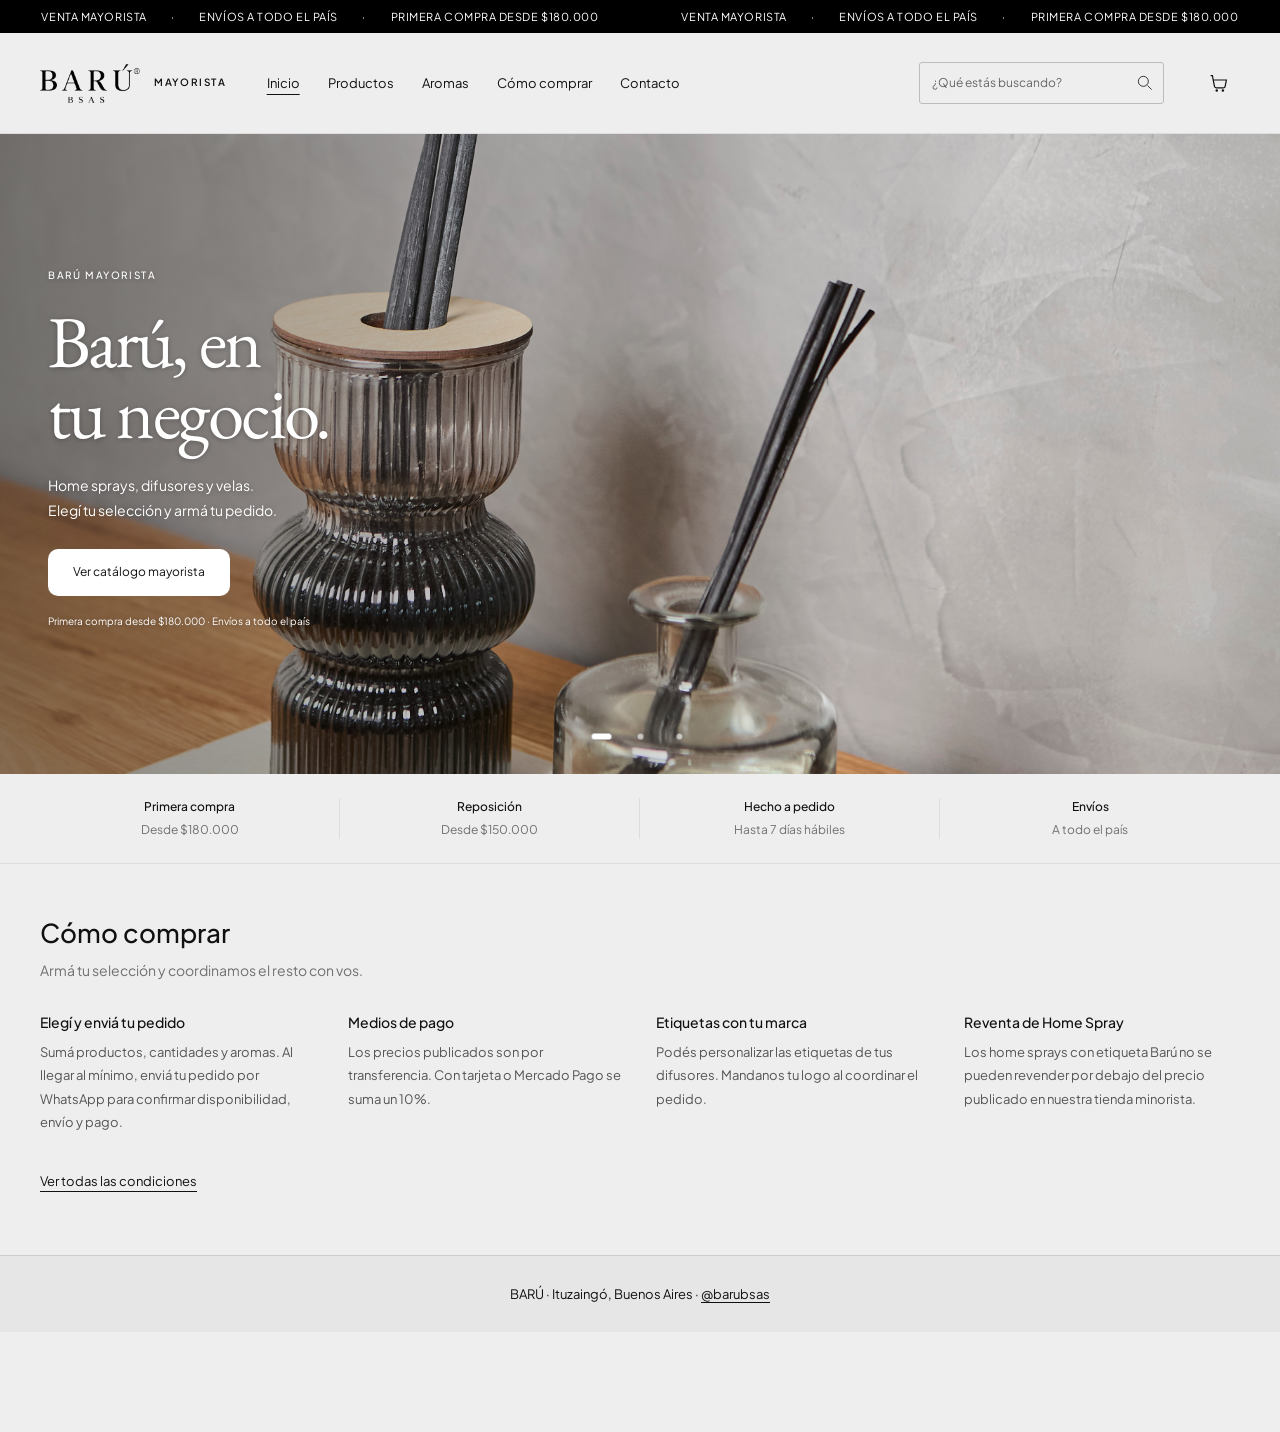
==== commit 0e389102: "Agregar sección Aromas con descripciones de la tienda minorista" ====
--- a/index.html
+++ b/index.html
@@ -298,12 +298,12 @@
     .view-tabs{gap:22px}
   }
 </style>
-<link rel="stylesheet" href="improvements.css?v=20261022-nav-alineado">
+<link rel="stylesheet" href="improvements.css?v=20261117-aromas">
 
 <div class="announcement" aria-label="Venta mayorista. Envíos a todo el país. Primera compra desde $180.000"><div class="announcement-track" aria-hidden="true"><div class="announcement-group"><span>VENTA MAYORISTA <span>·</span> Envíos a todo el país <span>·</span> Primera compra desde $180.000</span><span>VENTA MAYORISTA <span>·</span> Envíos a todo el país <span>·</span> Primera compra desde $180.000</span></div><div class="announcement-group"><span>VENTA MAYORISTA <span>·</span> Envíos a todo el país <span>·</span> Primera compra desde $180.000</span><span>VENTA MAYORISTA <span>·</span> Envíos a todo el país <span>·</span> Primera compra desde $180.000</span></div></div></div>
 <header class="top">
   <div class="top-row">
-    <a class="brand" href="#inicio" aria-label="Barú, inicio"><img id="brandLogo" alt="Barú"><span>Mayorista</span></a><nav class="store-nav" aria-label="Navegación principal"><a href="#inicio">Inicio</a><div class="products-nav"><button id="productsToggle" class="products-toggle" aria-expanded="false" aria-controls="productsMenu">Productos</button><div id="productsMenu" class="products-menu" hidden></div></div><a href="#condiciones">Cómo comprar</a><a href="https://wa.me/5491178185624" target="_blank" rel="noopener">Contacto</a></nav><form class="header-search" id="headerSearch"><input type="search" id="headerQuery" placeholder="¿Qué estás buscando?" aria-label="Buscar en el catálogo"><button aria-label="Buscar" type="submit"><svg viewBox="0 0 24 24" fill="none" stroke="currentColor"><circle cx="10" cy="10" r="6"/><path d="m15 15 5 5"/></svg></button></form>
+    <a class="brand" href="#inicio" aria-label="Barú, inicio"><img id="brandLogo" alt="Barú"><span>Mayorista</span></a><nav class="store-nav" aria-label="Navegación principal"><a href="#inicio">Inicio</a><div class="products-nav"><button id="productsToggle" class="products-toggle" aria-expanded="false" aria-controls="productsMenu">Productos</button><div id="productsMenu" class="products-menu" hidden></div></div><a href="#aromas">Aromas</a><a href="#condiciones">Cómo comprar</a><a href="https://wa.me/5491178185624" target="_blank" rel="noopener">Contacto</a></nav><form class="header-search" id="headerSearch"><input type="search" id="headerQuery" placeholder="¿Qué estás buscando?" aria-label="Buscar en el catálogo"><button aria-label="Buscar" type="submit"><svg viewBox="0 0 24 24" fill="none" stroke="currentColor"><circle cx="10" cy="10" r="6"/><path d="m15 15 5 5"/></svg></button></form>
     <button class="cart-btn" id="cartBtn" aria-label="Ver carrito">
       <svg viewBox="0 0 24 24"><path d="M3 3h2l2.4 12.2a2 2 0 0 0 2 1.8h8.2a2 2 0 0 0 2-1.6L21 8H6"/><circle cx="10" cy="20" r="1.4" fill="currentColor" stroke="none"/><circle cx="17" cy="20" r="1.4" fill="currentColor" stroke="none"/></svg>
       <span class="cart-count" id="cartCount" hidden>0</span>
@@ -356,7 +356,7 @@
 
 <div id="viewAromas" hidden>
   <div class="intro">
-    <h1>Guía de aromas</h1>
+    <h1>Aromas</h1><p>Conocé las notas de cada fragancia y elegí tu selección.</p>
   </div>
   <div class="aromas-wrap" id="aromasList"></div>
 </div>
@@ -415,20 +415,127 @@
 document.getElementById("brandLogo").src = window.BARU_LOGO || "";
 
 const AROMAS = [
-  {"nombre":"Gardenia","perfil":"Floral frutal","descripcion":"Salida fresca con manzana y muguet. Corazón de gardenia, jazmín y tuberosa. Fondo de almizcle suave y envolvente."},
-  {"nombre":"Flor Oriental","perfil":"Dulce floral","descripcion":"Notas frutales de pera y manzana. Corazón de jazmín, azahar e iris. Fondo de vainilla, tonka, praliné y pachulí."},
-  {"nombre":"Cerezo en Flor","perfil":"Frutal floral dulce","descripcion":"Salida vibrante con manzana, fresa y durazno. Bouquet de rosa, jazmín e iris. Fondo cálido de almizcle, vainilla y maderas."},
-  {"nombre":"Cher","perfil":"Cítrico floral fresco","descripcion":"Salida cítrica con bergamota, mandarina y neroli. Corazón de jazmín e iris. Fondo cálido de almizcle y maderas."},
-  {"nombre":"Flores Blancas","perfil":"Floral cítrico","descripcion":"Apertura aldehídica y cítrica de naranja. Corazón de muguet, jazmín y gardenia. Fondo almizclado suave y duradero."},
-  {"nombre":"Manzana y Canela","perfil":"Especiado frutal dulce","descripcion":"Frescura de manzana y naranja con un toque de canela y flores suaves. Base dulce de vainilla y ámbar que perdura."},
-  {"nombre":"Pepino y Melón","perfil":"Fresco frutal","descripcion":"Combinación fresca de pepino y melón. Corazón de florales suaves y acordes acuáticos. Fondo de almizcle, ámbar y maderas."},
-  {"nombre":"Bamboo","perfil":"Floral fresco frutal","descripcion":"Salida floral y acuosa de muguet y melón verde. Corazón de peonía, jazmín, jacinto y muguet. Fondo cálido de sándalo y almizcle."},
-  {"nombre":"Vainilla y Coco","perfil":"Dulce floral oriental","descripcion":"Apertura cremosa y exótica de vainilla y coco. Corazón dulce floral de flores delicadas. Fondo envolvente de vainilla, dulce de leche, ámbar y almizcles."},
-  {"nombre":"Citric Bomb","perfil":"Cítrico frutal floral fresco","descripcion":"Explosión cítrica de pitanga, bergamota, pomelo, lima, naranja y limón. Corazón floral y frutal de jazmín, durazno y cassis. Fondo sensual de sándalo y almizcle."}
+  {
+    "nombre": "Gardenia",
+    "perfil": "Floral · Frutal",
+    "descripcion": "Salida fresca con manzana y muguet. Corazón de gardenia, jazmín y tuberosa. Fondo de almizcle suave y envolvente."
+  },
+  {
+    "nombre": "Flor Oriental",
+    "perfil": "Oriental · Dulce · Floral",
+    "descripcion": "Notas frutales de pera y manzana. Corazón de jazmín, azahar e iris. Fondo de vainilla, tonka, praliné y pachulí."
+  },
+  {
+    "nombre": "Cerezo en Flor",
+    "perfil": "Frutal · Floral · Dulce",
+    "descripcion": "Salida vibrante con manzana, fresa y durazno. Bouquet de rosa, jazmín e iris. Fondo cálido de almizcle, vainilla y maderas."
+  },
+  {
+    "nombre": "Cher",
+    "perfil": "Cítrico · Floral · Fresco",
+    "descripcion": "Salida cítrica con bergamota, mandarina y neroli. Corazón de jazmín e iris. Fondo cálido de almizcle y maderas."
+  },
+  {
+    "nombre": "Flores Blancas",
+    "perfil": "Floral · Cítrico",
+    "descripcion": "Apertura aldehídica y cítrica de naranja. Corazón de muguet, jazmín y gardenia. Fondo almizclado suave y duradero."
+  },
+  {
+    "nombre": "Manzana y Canela",
+    "perfil": "Especiado · Frutal · Dulce",
+    "descripcion": "Frescura de manzana y naranja con un toque de canela y flores suaves. Base dulce de vainilla y ámbar que perdura."
+  },
+  {
+    "nombre": "Pepino y Melón",
+    "perfil": "Fresco · Frutal",
+    "descripcion": "Combinación fresca de pepino y melón. Corazón de florales suaves y acordes acuáticos. Fondo de almizcle, ámbar y maderas."
+  },
+  {
+    "nombre": "Bamboo",
+    "perfil": "Floral · Fresco · Frutal",
+    "descripcion": "Salida floral y acuosa de muguet y melón verde. Corazón de peonía, jazmín, jacinto y muguet. Fondo cálido de sándalo y almizcle."
+  },
+  {
+    "nombre": "Vainilla y Coco",
+    "perfil": "Dulce · Floral · Oriental",
+    "descripcion": "Apertura cremosa y exótica de vainilla y coco. Corazón dulce floral de flores delicadas. Fondo envolvente de vainilla, dulce de leche, ámbar y almizcles."
+  },
+  {
+    "nombre": "Citric Bomb",
+    "perfil": "Cítrico · Frutal · Floral · Fresco",
+    "descripcion": "Explosión cítrica de pitanga, bergamota, pomelo, lima, naranja y limón. Corazón floral y frutal de jazmín, durazno y cassis. Fondo sensual de sándalo y almizcle."
+  },
+  {
+    "nombre": "Santal Wood",
+    "perfil": "Amaderado · Fresco · Especiado",
+    "descripcion": "Salida fresca y especiada de bergamota, eucalipto, cardamomo y comino. Corazón resinoso de olíbano y bálsamo de gurjum. Fondo cálido de sándalo cremoso, cedro, almizcle, ámbar y vainilla."
+  }
 ];
+const AROMA_GUIDE = [
+  {
+    "nombre": "Gardenia",
+    "perfil": "Floral · Frutal",
+    "descripcion": "Salida fresca con manzana y muguet. Corazón de gardenia, jazmín y tuberosa. Fondo de almizcle suave y envolvente."
+  },
+  {
+    "nombre": "Flor Oriental",
+    "perfil": "Oriental · Dulce · Floral",
+    "descripcion": "Notas frutales de pera y manzana. Corazón de jazmín, azahar e iris. Fondo de vainilla, tonka, praliné y pachulí."
+  },
+  {
+    "nombre": "Cerezo en Flor",
+    "perfil": "Frutal · Floral · Dulce",
+    "descripcion": "Salida vibrante con manzana, fresa y durazno. Bouquet de rosa, jazmín e iris. Fondo cálido de almizcle, vainilla y maderas."
+  },
+  {
+    "nombre": "Madreselva",
+    "perfil": "Fresco · Floral",
+    "descripcion": "Apertura fresca con notas acuáticas, coco y durazno. Corazón de flores blancas y rosas. Fondo de almizcle y clavo."
+  },
+  {
+    "nombre": "Cher",
+    "perfil": "Cítrico · Floral · Fresco",
+    "descripcion": "Salida cítrica con bergamota, mandarina y neroli. Corazón de jazmín e iris. Fondo cálido de almizcle y maderas."
+  },
+  {
+    "nombre": "Flores Blancas",
+    "perfil": "Floral · Cítrico",
+    "descripcion": "Apertura aldehídica y cítrica de naranja. Corazón de muguet, jazmín y gardenia. Fondo almizclado suave y duradero."
+  },
+  {
+    "nombre": "Manzana y Canela",
+    "perfil": "Especiado · Frutal · Dulce",
+    "descripcion": "Frescura de manzana y naranja con un toque de canela y flores suaves. Base dulce de vainilla y ámbar que perdura."
+  },
+  {
+    "nombre": "Pepino y Melón",
+    "perfil": "Fresco · Frutal",
+    "descripcion": "Combinación fresca de pepino y melón. Corazón de florales suaves y acordes acuáticos. Fondo de almizcle, ámbar y maderas."
+  },
+  {
+    "nombre": "Bamboo",
+    "perfil": "Floral · Fresco · Frutal",
+    "descripcion": "Salida floral y acuosa de muguet y melón verde. Corazón de peonía, jazmín, jacinto y muguet. Fondo cálido de sándalo y almizcle."
+  },
+  {
+    "nombre": "Vainilla y Coco",
+    "perfil": "Dulce · Floral · Oriental",
+    "descripcion": "Apertura cremosa y exótica de vainilla y coco. Corazón dulce floral de flores delicadas. Fondo envolvente de vainilla, dulce de leche, ámbar y almizcles."
+  },
+  {
+    "nombre": "Citric Bomb",
+    "perfil": "Cítrico · Frutal · Floral · Fresco",
+    "descripcion": "Explosión cítrica de pitanga, bergamota, pomelo, lima, naranja y limón. Corazón floral y frutal de jazmín, durazno y cassis. Fondo sensual de sándalo y almizcle."
+  },
+  {
+    "nombre": "Santal Wood",
+    "perfil": "Amaderado · Fresco · Especiado",
+    "descripcion": "Salida fresca y especiada de bergamota, eucalipto, cardamomo y comino. Corazón resinoso de olíbano y bálsamo de gurjum. Fondo cálido de sándalo cremoso, cedro, almizcle, ámbar y vainilla."
+  }
+];
 
 const PRODUCTS = [
-  {sku:"DIF-SILVER-100",nombre:"Difusor Silver",linea:"difusor-hogar",tamano:"100ml",precio_mayorista:null,precio_sugerido:21500,precio_sugerido_confirmado:true,aromas:"todos",nota:"Envase de vidrio. Incluye 5 varillas de ratán negras.",imagen:"https://acdn-us.mitiendanube.com/stores/002/130/994/products/40f49a06-3b11-4579-984a-b01a89f8c241-6521b6dde6829d322717928819850330-1024-1024.webp"},
+  {sku:"DIF-SILVER-100",nombre:"Difusor Silver",linea:"difusor-hogar",tamano:"100ml",precio_mayorista:10000,precio_sugerido:21500,precio_sugerido_confirmado:true,aromas:"todos",nota:"Envase de vidrio. Incluye 5 varillas de ratán negras.",imagen:"https://acdn-us.mitiendanube.com/stores/002/130/994/products/40f49a06-3b11-4579-984a-b01a89f8c241-6521b6dde6829d322717928819850330-1024-1024.webp"},
   {sku:"VELA-PEONIA",nombre:"Vela Peonia",linea:"velas-aromaticas",precio_mayorista:11000,precio_sugerido:20700,precio_sugerido_confirmado:true,aromas:"todos",imagen:"https://acdn-us.mitiendanube.com/stores/002/130/994/products/pomelli_photoshoot_image_9_16_0419-18-5e7eb90cfd9f7dff6617766400059925-1024-1024.webp"},
   {sku:"VELA-TENNESSEE",nombre:"Vela Tennessee",linea:"velas-aromaticas",tamano:"200ml",precio_mayorista:10000,precio_sugerido:18000,precio_sugerido_confirmado:false,aromas:"todos",nota:"Vela básica en vaso de vidrio, sin cristales. Imagen ilustrativa.",imagen:"assets/productos/vela-tennessee.png"},
   {sku:"VELA-CONICA-400",nombre:"Vela Cónica",linea:"velas-aromaticas",tamano:"400ml",precio_mayorista:26000,precio_sugerido:43700,precio_sugerido_confirmado:true,aromas:"todos",nota:"Consultar disponibilidad al coordinar el pedido.",imagen:"https://acdn-us.mitiendanube.com/stores/002/130/994/products/pomelli_photoshoot_image_9_16_0419-42-ec8fbfbeac406a210c17766412481922-1024-1024.webp"},
@@ -924,14 +1031,15 @@
  const route = location.hash.slice(1);
  const products = ["productos", "aromas", "viewTabs"].includes(route);
  const conditions = route === "condiciones";
- productsToggle.classList.toggle("active", products);
+ productsToggle.classList.toggle("active", products && route !== "aromas");
+ document.querySelector(".view-tabs").hidden = route === "aromas";
  closeProductsMenu();
  document.getElementById("viewInicio").hidden = products || conditions;
  document.getElementById("viewProductos").hidden = !products;
  document.getElementById("condiciones").hidden = !conditions;
  showView(route === "aromas" ? "aromas" : "catalogo");
  document.querySelectorAll(".store-nav a").forEach(a => {
-  const active = a.hash === (products ? "#productos" : conditions ? "#condiciones" : "#inicio");
+  const active = a.hash === (route === "aromas" ? "#aromas" : products ? "#productos" : conditions ? "#condiciones" : "#inicio");
   if (active) a.setAttribute("aria-current", "page"); else a.removeAttribute("aria-current");
  });
  document.title = `${products ? (route === "aromas" ? "Aromas" : "Productos") : conditions ? "Cómo comprar" : "Inicio"} · Barú Mayorista`;
@@ -947,11 +1055,11 @@
 
 function renderAromas(){
   const wrap = document.getElementById("aromasList");
-  wrap.innerHTML = AROMAS.map(a => `
+  wrap.innerHTML = AROMA_GUIDE.map(a => `
     <div class="aroma-card">
-      <span class="perfil">${a.perfil}</span>
+      ${a.perfil ? `<span class="perfil">${a.perfil}</span>` : ""}
       <h3>${a.nombre}</h3>
-      <p>${a.descripcion}</p>
+      ${a.descripcion ? `<p>${a.descripcion}</p>` : ""}
     </div>
   `).join("");
 }
--- a/improvements.css
+++ b/improvements.css
@@ -107,3 +107,15 @@
 .store-nav>a,.products-toggle{display:inline-flex;align-items:center;min-height:44px;line-height:1.4;padding:0}
 .products-nav{align-self:center}
 @media(max-width:760px){.store-nav>a,.products-toggle{min-height:40px;padding:10px 0}}
+
+/* Guía de aromas con la misma identidad del catálogo. */
+#viewAromas .intro{max-width:1360px;margin:auto;padding:40px 40px 24px}
+#viewAromas h1{font:500 30px "Plus Jakarta Sans",sans-serif}
+#viewAromas .intro p{font-size:14px;color:var(--muted);margin-top:12px;line-height:1.7}
+#aromasList{max-width:1360px;margin:auto;padding:0 40px 56px;display:grid;grid-template-columns:repeat(3,minmax(0,1fr));gap:28px}
+#aromasList .aroma-card{padding:24px 0;border:0;border-top:1px solid var(--line-strong);background:transparent;display:flex;flex-direction:column;gap:12px}
+#aromasList .aroma-card h3{font:500 20px "Plus Jakarta Sans",sans-serif;order:-1}
+#aromasList .perfil{font-size:11px;color:var(--muted);letter-spacing:.02em}
+#aromasList .aroma-card p{font-size:13px;line-height:1.85}
+@media(max-width:1000px){#aromasList{grid-template-columns:repeat(2,minmax(0,1fr))}}
+@media(max-width:760px){.store-nav{gap:8px;flex-wrap:wrap}#viewAromas .intro{padding:28px 20px 20px}#aromasList{padding:0 20px 36px;grid-template-columns:1fr;gap:4px}}
